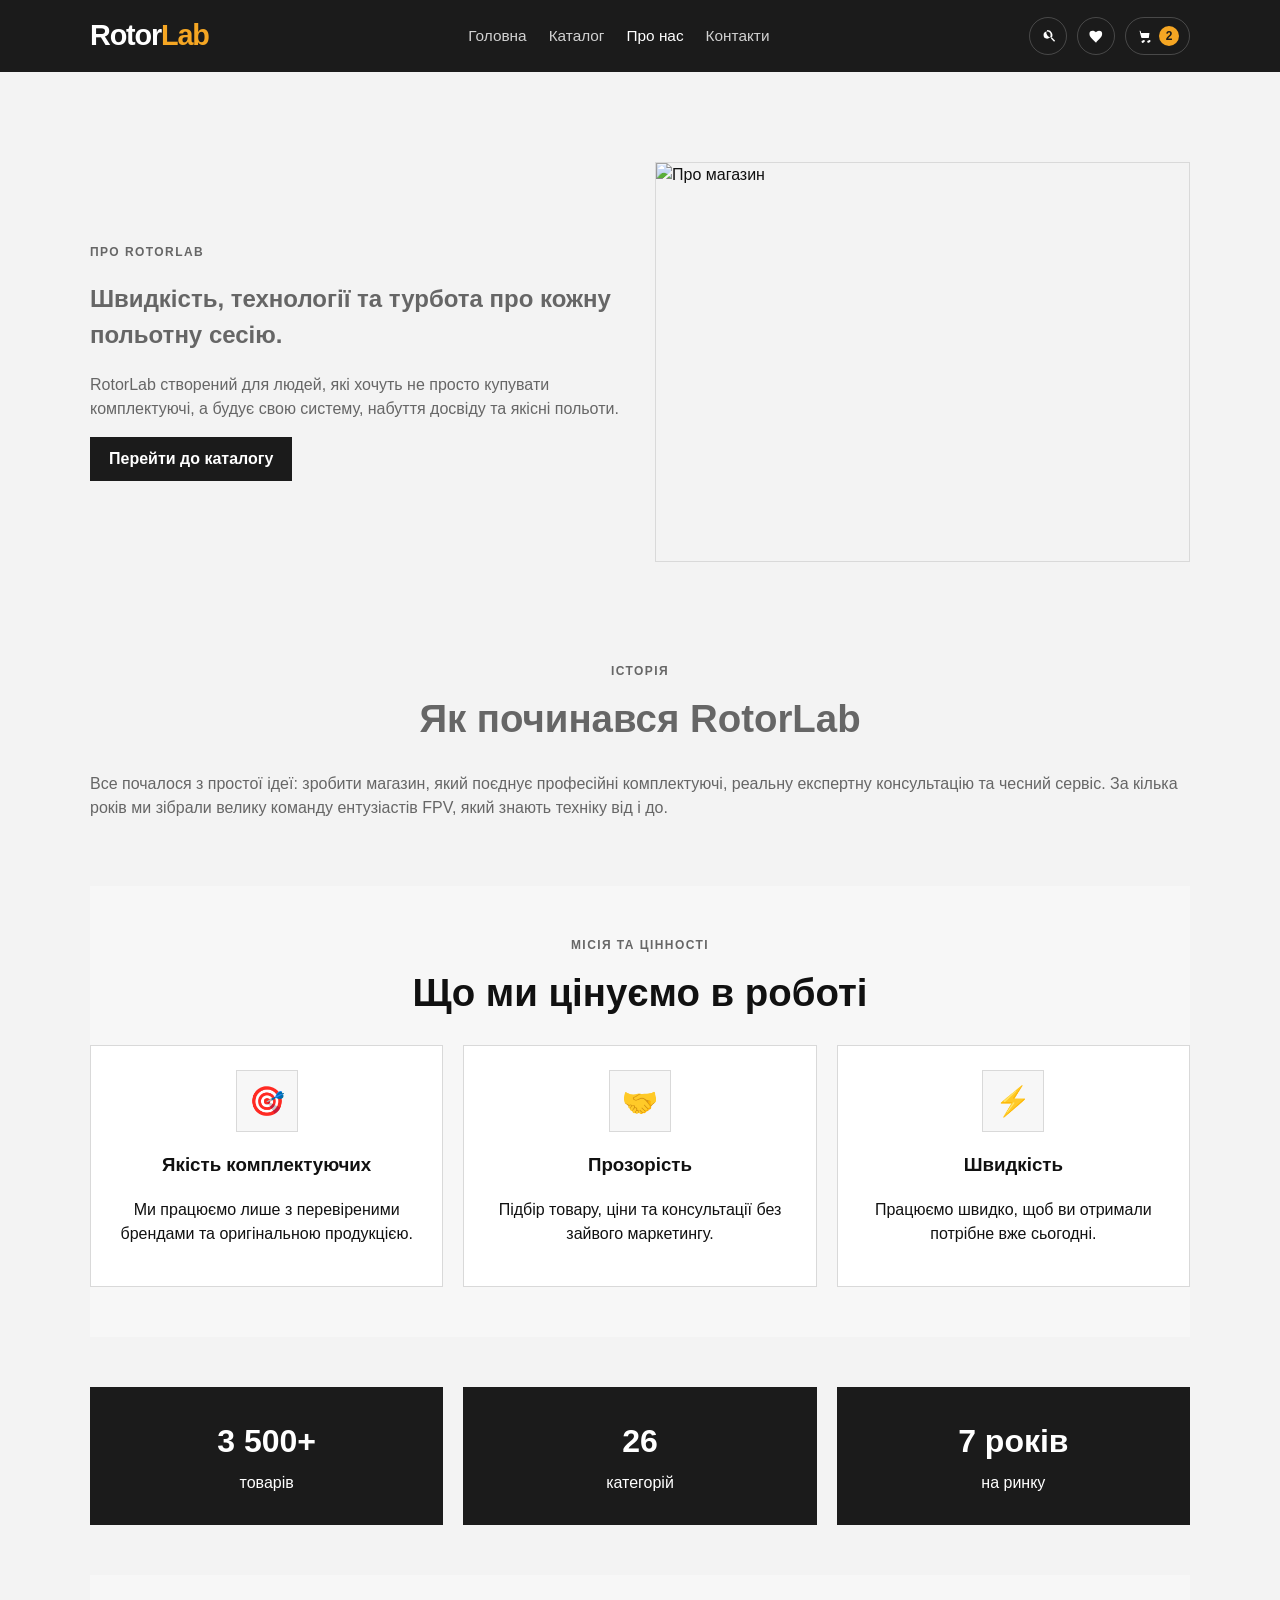
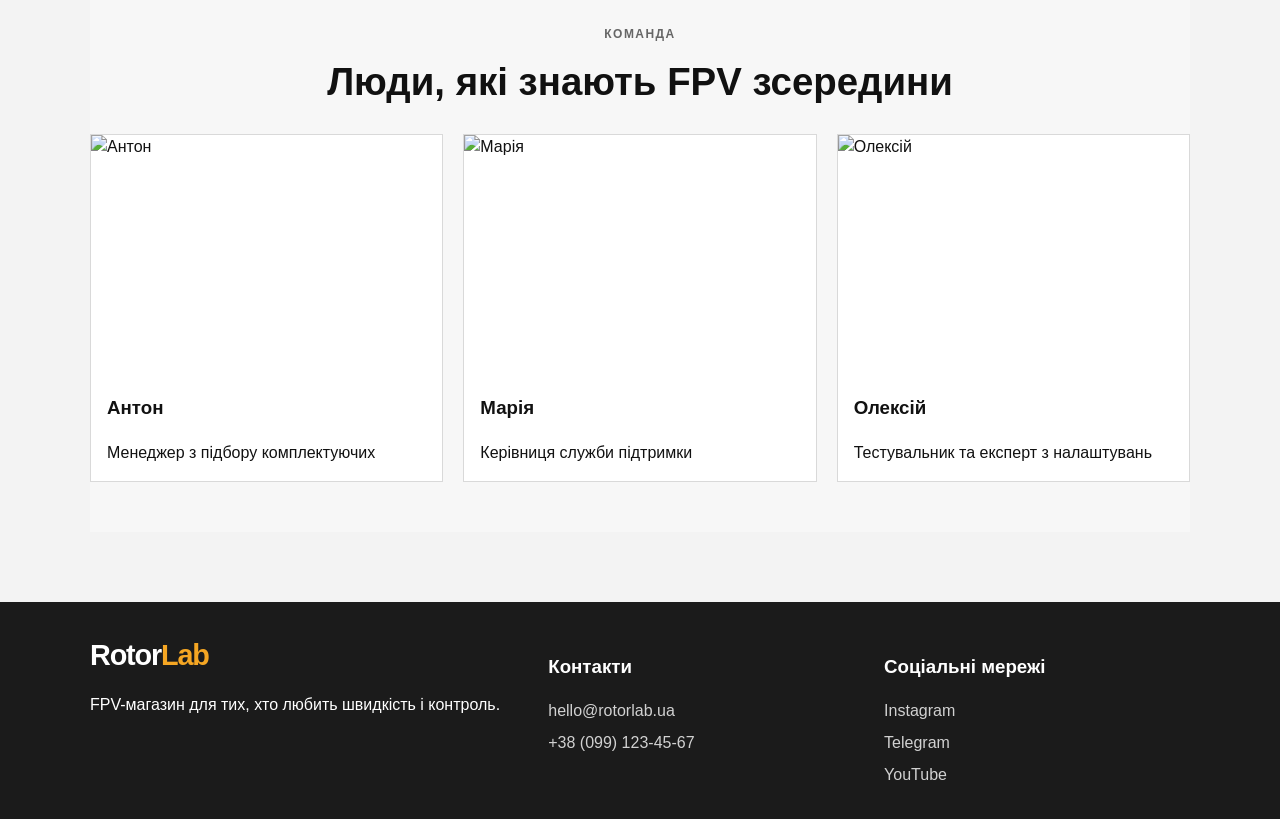
==== about.html @ e382fa6e "first commit" ====
<!DOCTYPE html>
<html lang="uk">
  <head>
    <meta charset="UTF-8" />
    <meta name="viewport" content="width=device-width, initial-scale=1.0" />
    <title>RotorLab | Про нас</title>
    <link rel="preconnect" href="https://fonts.googleapis.com" />
    <link rel="preconnect" href="https://fonts.gstatic.com" crossorigin />
    <link href="https://fonts.googleapis.com/css2?family=Inter:wght@400;500;600;700;800&display=swap" rel="stylesheet" />
    <link rel="stylesheet" href="css/style.css" />
  </head>
  <body>
    <header class="header">
      <div class="container header__inner">
        <a href="index.html" class="logo">Rotor<span>Lab</span></a>

        <nav class="nav" aria-label="Навігація">
          <a href="index.html" class="nav__link">Головна</a>
          <a href="catalog.html" class="nav__link">Каталог</a>
          <a href="about.html" class="nav__link active">Про нас</a>
          <a href="contacts.html" class="nav__link">Контакти</a>
        </nav>

        <div class="header__actions">
          <button class="icon-button" aria-label="Пошук">
            <svg viewBox="0 0 24 24" aria-hidden="true"><path d="M10 3a7 7 0 015.5 11.9l4.4 4.4 1.4-1.4-4.4-4.4A7 7 0 0110 3zm0 2a5 5 0 100 10 5 5 0 000-10z"/></svg>
          </button>
          <a href="favorites.html" class="icon-button" aria-label="Обране">
            <svg viewBox="0 0 24 24" aria-hidden="true"><path d="M12 21.35l-1.45-1.32C5.4 15.36 2 12.28 2 8.5A4.5 4.5 0 016.5 4c1.74 0 3.41.81 4.5 2.09A6.15 6.15 0 0115.5 4 4.5 4.5 0 0120 8.5c0 3.78-3.4 6.86-8.55 11.54L12 21.35z"/></svg>
          </a>
          <a href="cart.html" class="cart-button" aria-label="Кошик">
            <svg viewBox="0 0 24 24" aria-hidden="true"><path d="M3 4h2l2.3 9.2a1 1 0 001 .8h8.9a1 1 0 001-.76L19 7H7.2l-.45-2.2A1 1 0 005.76 4H3zm5 14.5A1.5 1.5 0 1011 20a1.5 1.5 0 000-3zm8 0A1.5 1.5 0 1019 20a1.5 1.5 0 000-3z"/></svg>
            <span class="cart-count">2</span>
          </a>
        </div>
      </div>
    </header>

    <main class="page-shell">
      <div class="container">
        <section class="about-hero section">
          <div class="about-hero__content">
            <p class="eyebrow">Про RotorLab</p>
            <h1>Швидкість, технології та турбота про кожну польотну сесію.</h1>
            <p>
              RotorLab створений для людей, які хочуть не просто купувати комплектуючі, а будує свою систему, набуття досвіду та якісні польоти.
            </p>
            <a href="catalog.html" class="button button--primary">Перейти до каталогу</a>
          </div>
          <img src="https://images.unsplash.com/photo-1473968512647-3e447244af8f?auto=format&fit=crop&w=1000&q=80" alt="Про магазин" />
        </section>

        <section class="story section">
          <div class="section-heading">
            <p class="eyebrow">Історія</p>
            <h2>Як починався RotorLab</h2>
          </div>
          <p>
            Все почалося з простої ідеї: зробити магазин, який поєднує професійні комплектуючі, реальну експертну консультацію та чесний сервіс. За кілька років ми зібрали велику команду ентузіастів FPV, який знають техніку від і до.
          </p>
        </section>

        <section class="values section section--light">
          <div class="section-heading">
            <p class="eyebrow">Місія та цінності</p>
            <h2>Що ми цінуємо в роботі</h2>
          </div>

          <div class="benefits-grid">
            <article class="benefit-item">
              <div class="benefit-item__icon">🎯</div>
              <h3>Якість комплектуючих</h3>
              <p>Ми працюємо лише з перевіреними брендами та оригінальною продукцією.</p>
            </article>
            <article class="benefit-item">
              <div class="benefit-item__icon">🤝</div>
              <h3>Прозорість</h3>
              <p>Підбір товару, ціни та консультації без зайвого маркетингу.</p>
            </article>
            <article class="benefit-item">
              <div class="benefit-item__icon">⚡</div>
              <h3>Швидкість</h3>
              <p>Працюємо швидко, щоб ви отримали потрібне вже сьогодні.</p>
            </article>
          </div>
        </section>

        <section class="stats section">
          <div class="stats-grid">
            <div class="stat-card">
              <strong>3 500+</strong>
              <span>товарів</span>
            </div>
            <div class="stat-card">
              <strong>26</strong>
              <span>категорій</span>
            </div>
            <div class="stat-card">
              <strong>7 років</strong>
              <span>на ринку</span>
            </div>
          </div>
        </section>

        <section class="team section section--light">
          <div class="section-heading">
            <p class="eyebrow">Команда</p>
            <h2>Люди, які знають FPV зсередини</h2>
          </div>

          <div class="team-grid">
            <article class="team-card">
              <img src="https://images.unsplash.com/photo-1500648767791-00dcc994a43e?auto=format&fit=crop&w=600&q=80" alt="Антон" />
              <h3>Антон</h3>
              <p>Менеджер з підбору комплектуючих</p>
            </article>
            <article class="team-card">
              <img src="https://images.unsplash.com/photo-1494790108377-be9c29b29330?auto=format&fit=crop&w=600&q=80" alt="Марія" />
              <h3>Марія</h3>
              <p>Керівниця служби підтримки</p>
            </article>
            <article class="team-card">
              <img src="https://images.unsplash.com/photo-1506794778202-cad84cf45f1d?auto=format&fit=crop&w=600&q=80" alt="Олексій" />
              <h3>Олексій</h3>
              <p>Тестувальник та експерт з налаштувань</p>
            </article>
          </div>
        </section>
      </div>
    </main>

    <footer class="footer">
      <div class="container footer__content">
        <div>
          <a href="index.html" class="logo footer__logo">Rotor<span>Lab</span></a>
          <p>FPV-магазин для тих, хто любить швидкість і контроль.</p>
        </div>

        <div>
          <h3>Контакти</h3>
          <ul class="footer__list">
            <li><a href="mailto:hello@rotorlab.ua">hello@rotorlab.ua</a></li>
            <li><a href="tel:+380991234567">+38 (099) 123-45-67</a></li>
          </ul>
        </div>

        <div>
          <h3>Соціальні мережі</h3>
          <ul class="footer__list">
            <li><a href="#">Instagram</a></li>
            <li><a href="#">Telegram</a></li>
            <li><a href="#">YouTube</a></li>
          </ul>
        </div>
      </div>
    </footer>
  </body>
</html>
---- css/style.css ----
:root {
  --bg: #f3f3f3;
  --white: #ffffff;
  --text: #111111;
  --muted: #666666;
  --line: #d9d9d9;
  --dark: #1b1b1b;
  --soft: #f7f7f7;
  --accent: #f5a623;
}

* {
  box-sizing: border-box;
}

body {
  margin: 0;
  font-family: Arial, Helvetica, sans-serif;
  background: var(--bg);
  color: var(--text);
  line-height: 1.5;
}

a {
  color: inherit;
  text-decoration: none;
}

img {
  max-width: 100%;
  display: block;
}

button,
input,
select,
textarea {
  font: inherit;
}

button {
  cursor: pointer;
}

.container {
  width: min(1100px, calc(100% - 32px));
  margin: 0 auto;
}

.header {
  background: var(--dark);
  color: var(--white);
}

.header__inner {
  display: flex;
  justify-content: space-between;
  align-items: center;
  min-height: 72px;
  gap: 20px;
}

.logo {
  font-size: 1.8rem;
  font-weight: 700;
  letter-spacing: -0.04em;
}

.logo span {
  color: var(--accent);
}

.nav {
  display: flex;
  gap: 22px;
}

.nav__link {
  color: rgba(255, 255, 255, 0.8);
  font-size: 0.96rem;
}

.nav__link.active {
  color: var(--white);
}

.header__actions {
  display: flex;
  align-items: center;
  gap: 10px;
}

.icon-button,
.cart-button {
  display: inline-flex;
  align-items: center;
  justify-content: center;
  width: 38px;
  height: 38px;
  border: 1px solid rgba(255,255,255,0.2);
  background: transparent;
  color: var(--white);
  border-radius: 50%;
}

.cart-button {
  width: auto;
  min-width: 60px;
  padding: 0 10px;
  border-radius: 999px;
  gap: 6px;
}

.icon-button svg,
.cart-button svg {
  width: 17px;
  height: 17px;
  fill: currentColor;
}

.cart-count {
  display: inline-flex;
  align-items: center;
  justify-content: center;
  min-width: 20px;
  height: 20px;
  background: var(--accent);
  color: var(--dark);
  border-radius: 50%;
  font-size: 0.75rem;
  font-weight: 700;
}

.hero {
  background: #eaeaea;
  padding: 50px 0;
}

.hero__content {
  display: grid;
  grid-template-columns: 1.1fr 0.9fr;
  gap: 30px;
  align-items: center;
}

.eyebrow {
  margin: 0 0 10px;
  font-size: 0.75rem;
  font-weight: 700;
  letter-spacing: 0.12em;
  text-transform: uppercase;
  color: var(--muted);
}

.hero h1 {
  font-size: clamp(2rem, 4vw, 3.3rem);
  line-height: 1.1;
  margin: 0 0 14px;
}

.hero__description {
  margin: 0;
  color: var(--muted);
  font-size: 1.02rem;
}

.hero__actions {
  display: flex;
  flex-wrap: wrap;
  gap: 12px;
  margin-top: 20px;
}

.button {
  display: inline-flex;
  align-items: center;
  justify-content: center;
  min-height: 44px;
  padding: 0 18px;
  border: 1px solid var(--line);
  background: var(--white);
  color: var(--dark);
  font-weight: 600;
}

.button--primary {
  background: var(--dark);
  border-color: var(--dark);
  color: var(--white);
}

.button--ghost {
  background: var(--white);
  color: var(--text);
}

.button--secondary {
  background: transparent;
}

.hero__media img {
  width: 100%;
  min-height: 340px;
  object-fit: cover;
  border: 1px solid var(--line);
}

.section {
  padding: 50px 0;
}

.section--light {
  background: var(--soft);
}

.section-heading {
  margin: 0 auto 24px;
  text-align: center;
  max-width: 700px;
}

.section-heading--left {
  margin-left: 0;
  text-align: left;
}

.section-heading h2 {
  margin: 0;
  font-size: clamp(1.8rem, 3vw, 2.4rem);
}

.category-grid,
.product-grid,
.benefits-grid,
.team-grid,
.stats-grid,
.contact-blocks {
  display: grid;
  gap: 20px;
}

.category-grid {
  grid-template-columns: repeat(3, minmax(0, 1fr));
}

.category-card,
.product-card,
.benefit-item,
.team-card,
.contact-card,
.summary-card,
.social-panel,
.favorite-item,
.cart-item {
  background: var(--white);
  border: 1px solid var(--line);
}

.category-card {
  padding: 24px 16px;
  text-align: center;
}

.category-card__icon {
  width: 60px;
  height: 60px;
  margin: 0 auto 14px;
  display: grid;
  place-items: center;
  background: #f2f2f2;
  border: 1px solid var(--line);
  font-size: 1.7rem;
}

.product-grid {
  grid-template-columns: repeat(4, minmax(0, 1fr));
}

.product-card {
  overflow: hidden;
}

.product-card img {
  width: 100%;
  height: 200px;
  object-fit: cover;
}

.product-card__body {
  padding: 16px;
}

.product-card__body h3 {
  margin: 0 0 10px;
  font-size: 1.08rem;
}

.product-card__text {
  margin: 0 0 14px;
  color: var(--muted);
  font-size: 0.92rem;
}

.product-card__meta {
  display: flex;
  align-items: center;
  justify-content: space-between;
  gap: 8px;
  margin-bottom: 12px;
}

.price {
  font-size: 1.3rem;
  font-weight: 700;
}

.rating {
  color: #d68c00;
  font-size: 0.9rem;
  font-weight: 700;
}

.product-card__actions {
  display: flex;
  gap: 8px;
}

.product-card__actions .button {
  flex: 1;
}

.benefits-grid {
  grid-template-columns: repeat(3, minmax(0, 1fr));
}

.benefit-item {
  padding: 24px 18px;
  text-align: center;
}

.benefit-item__icon {
  width: 62px;
  height: 62px;
  margin: 0 auto 12px;
  display: grid;
  place-items: center;
  border: 1px solid var(--line);
  background: #f7f7f7;
  font-size: 1.8rem;
}

.footer {
  background: var(--dark);
  color: var(--white);
}

.footer__content {
  display: grid;
  grid-template-columns: 1.4fr 1fr 1fr;
  gap: 30px;
  padding: 32px 0;
}

.footer__list {
  list-style: none;
  padding: 0;
  margin: 0;
  display: grid;
  gap: 8px;
  color: rgba(255,255,255,0.8);
}

.footer__bottom {
  border-top: 1px solid rgba(255,255,255,0.1);
  text-align: center;
  padding: 14px 0;
  color: rgba(255,255,255,0.8);
}

.page-shell {
  padding: 40px 0 70px;
}

.catalog-header {
  padding-top: 0;
  padding-bottom: 16px;
}

.catalog-toolbar,
.sort-row,
.catalog-grid,
.product-detail,
.cart-layout,
.checkout-layout,
.contacts-layout,
.favorites-list {
  display: grid;
  gap: 24px;
}

.catalog-toolbar__filters {
  display: grid;
  grid-template-columns: repeat(4, minmax(0, 1fr));
  gap: 16px;
}

.search-box input,
.catalog-toolbar__filters input,
.catalog-toolbar__filters select,
.sort-row select,
.checkout-form input,
.checkout-form select,
.feedback-form input,
.feedback-form textarea,
label input,
label select,
label textarea {
  width: 100%;
  min-height: 44px;
  padding: 10px 12px;
  border: 1px solid var(--line);
  background: var(--white);
  color: var(--text);
}

.catalog-toolbar__filters label,
.sort-row label,
label,
.quantity-picker {
  display: grid;
  gap: 6px;
  font-weight: 600;
}

.sort-row {
  grid-template-columns: 1fr auto;
  align-items: end;
  margin-bottom: 8px;
}

.catalog-grid {
  grid-template-columns: repeat(3, minmax(0, 1fr));
}

.pagination {
  display: flex;
  justify-content: center;
  gap: 10px;
  margin-top: 24px;
}

.pagination__item {
  display: inline-flex;
  align-items: center;
  justify-content: center;
  width: 38px;
  height: 38px;
  border: 1px solid var(--line);
  background: var(--white);
  color: var(--text);
}

.pagination__item.active {
  background: var(--dark);
  color: var(--white);
  border-color: var(--dark);
}

.breadcrumb {
  display: flex;
  align-items: center;
  gap: 8px;
  color: var(--muted);
  margin-bottom: 24px;
}

.product-detail {
  grid-template-columns: 1.05fr 0.95fr;
  align-items: start;
}

.product-detail__gallery {
  display: grid;
  gap: 12px;
}

.product-detail__main {
  width: 100%;
  height: 440px;
  object-fit: cover;
  border: 1px solid var(--line);
}

.product-detail__thumbs {
  display: grid;
  grid-template-columns: repeat(3, minmax(0, 1fr));
  gap: 10px;
}

.product-detail__thumbs img {
  width: 100%;
  height: 120px;
  object-fit: cover;
  border: 1px solid var(--line);
}

.product-detail__info {
  background: var(--white);
  border: 1px solid var(--line);
  padding: 22px;
}

.product-detail__description {
  color: var(--muted);
  margin: 16px 0 22px;
}

.product-card__meta--large {
  display: flex;
  justify-content: flex-start;
  gap: 16px;
  margin-bottom: 12px;
}

.status {
  display: inline-block;
  background: #edf8f2;
  color: #1c7a4c;
  padding: 5px 10px;
  font-size: 0.78rem;
  font-weight: 700;
}

.product-detail__purchase {
  display: flex;
  align-items: end;
  gap: 20px;
  flex-wrap: wrap;
}

.quantity-picker__control {
  display: flex;
  align-items: center;
  border: 1px solid var(--line);
  background: var(--white);
}

.quantity-picker__control button {
  width: 42px;
  height: 42px;
  border: none;
  background: transparent;
  font-size: 1.3rem;
}

.quantity-picker__control input {
  width: 60px;
  height: 42px;
  border: none;
  text-align: center;
}

.specs-table {
  width: 100%;
  border-collapse: collapse;
  background: var(--white);
  border: 1px solid var(--line);
}

.specs-table th,
.specs-table td {
  text-align: left;
  padding: 12px 14px;
  border-bottom: 1px solid var(--line);
}

.specs-table th {
  width: 40%;
  background: var(--soft);
}

.cart-layout {
  grid-template-columns: minmax(0, 1.8fr) minmax(250px, 0.8fr);
  align-items: start;
}

.cart-list {
  display: grid;
  gap: 16px;
}

.cart-item {
  display: grid;
  grid-template-columns: 120px minmax(0, 1.1fr) auto auto auto auto;
  align-items: center;
  gap: 16px;
  padding: 14px;
}

.cart-item img {
  width: 120px;
  height: 90px;
  object-fit: cover;
  border: 1px solid var(--line);
}

.cart-item__info h3 {
  margin: 0 0 6px;
}

.cart-item__info p {
  color: var(--muted);
  margin: 0;
}

.quantity-picker--small {
  min-width: 120px;
}

.remove-button {
  border: none;
  background: transparent;
  color: var(--muted);
  font-size: 1.1rem;
}

.summary-card {
  padding: 22px 18px;
}

.summary-card h2 {
  margin-top: 0;
  font-size: 1.7rem;
}

.summary-row,
.summary-item {
  display: flex;
  align-items: center;
  justify-content: space-between;
  gap: 12px;
  margin-bottom: 12px;
}

.summary-row--total {
  border-top: 1px solid var(--line);
  padding-top: 12px;
  margin-top: 18px;
  font-weight: 700;
  font-size: 1.1rem;
}

.summary-actions {
  display: grid;
  gap: 10px;
  margin-top: 18px;
}

.checkout-layout {
  grid-template-columns: minmax(0, 1.5fr) minmax(260px, 0.8fr);
  align-items: start;
}

.checkout-form,
.feedback-form {
  display: grid;
  gap: 18px;
}

.form-grid {
  display: grid;
  grid-template-columns: repeat(2, minmax(0, 1fr));
  gap: 16px;
}

.payment-methods {
  border: 1px solid var(--line);
  padding: 14px 16px;
}

.radio-option {
  display: flex;
  align-items: center;
  gap: 10px;
  margin-top: 10px;
}

.about-hero {
  display: grid;
  grid-template-columns: 1fr 1fr;
  gap: 30px;
  align-items: center;
}

.about-hero img {
  width: 100%;
  height: 400px;
  object-fit: cover;
  border: 1px solid var(--line);
}

.story,
.about-hero__content {
  color: var(--muted);
}

.stats-grid {
  grid-template-columns: repeat(3, minmax(0, 1fr));
}

.stat-card {
  background: var(--dark);
  color: var(--white);
  padding: 30px 20px;
  text-align: center;
}

.stat-card strong {
  display: block;
  font-size: 2rem;
  margin-bottom: 6px;
}

.team-grid {
  grid-template-columns: repeat(3, minmax(0, 1fr));
}

.team-card {
  overflow: hidden;
}

.team-card img {
  width: 100%;
  height: 240px;
  object-fit: cover;
}

.team-card h3,
.team-card p {
  padding: 0 16px;
}

.contacts-layout {
  grid-template-columns: minmax(0, 1.7fr) minmax(220px, 0.7fr);
  align-items: start;
}

.contact-blocks {
  grid-template-columns: repeat(3, minmax(0, 1fr));
  margin-bottom: 20px;
}

.contact-card {
  padding: 18px 16px;
}

.social-panel {
  padding: 22px 18px;
}

.social-list {
  list-style: none;
  padding: 0;
  margin: 0;
  display: grid;
  gap: 8px;
}

.favorite-item {
  display: grid;
  grid-template-columns: 140px minmax(0, 1.2fr) auto;
  align-items: center;
  gap: 18px;
  padding: 14px 16px;
}

.favorite-item img {
  width: 140px;
  height: 100px;
  object-fit: cover;
  border: 1px solid var(--line);
}

.favorite-item__actions {
  display: flex;
  gap: 10px;
  flex-wrap: wrap;
}

@media (max-width: 1024px) {
  .hero__content,
  .product-detail,
  .about-hero,
  .cart-layout,
  .checkout-layout,
  .contacts-layout {
    grid-template-columns: 1fr;
  }

  .product-grid,
  .category-grid,
  .benefits-grid,
  .team-grid,
  .catalog-grid {
    grid-template-columns: repeat(2, minmax(0, 1fr));
  }

  .catalog-toolbar__filters {
    grid-template-columns: repeat(2, minmax(0, 1fr));
  }
}

@media (max-width: 720px) {
  .header__inner,
  .nav,
  .catalog-toolbar__filters,
  .product-grid,
  .category-grid,
  .benefits-grid,
  .team-grid,
  .catalog-grid,
  .contact-blocks,
  .form-grid,
  .stats-grid,
  .footer__content {
    grid-template-columns: 1fr;
  }

  .header__inner {
    display: grid;
    justify-items: center;
    padding: 14px 0;
  }

  .nav {
    flex-wrap: wrap;
    justify-content: center;
  }

  .cart-item,
  .favorite-item {
    grid-template-columns: 1fr;
  }

  .sort-row {
    grid-template-columns: 1fr;
  }

  .favorite-item img,
  .cart-item img {
    width: 100%;
    height: 180px;
  }
}
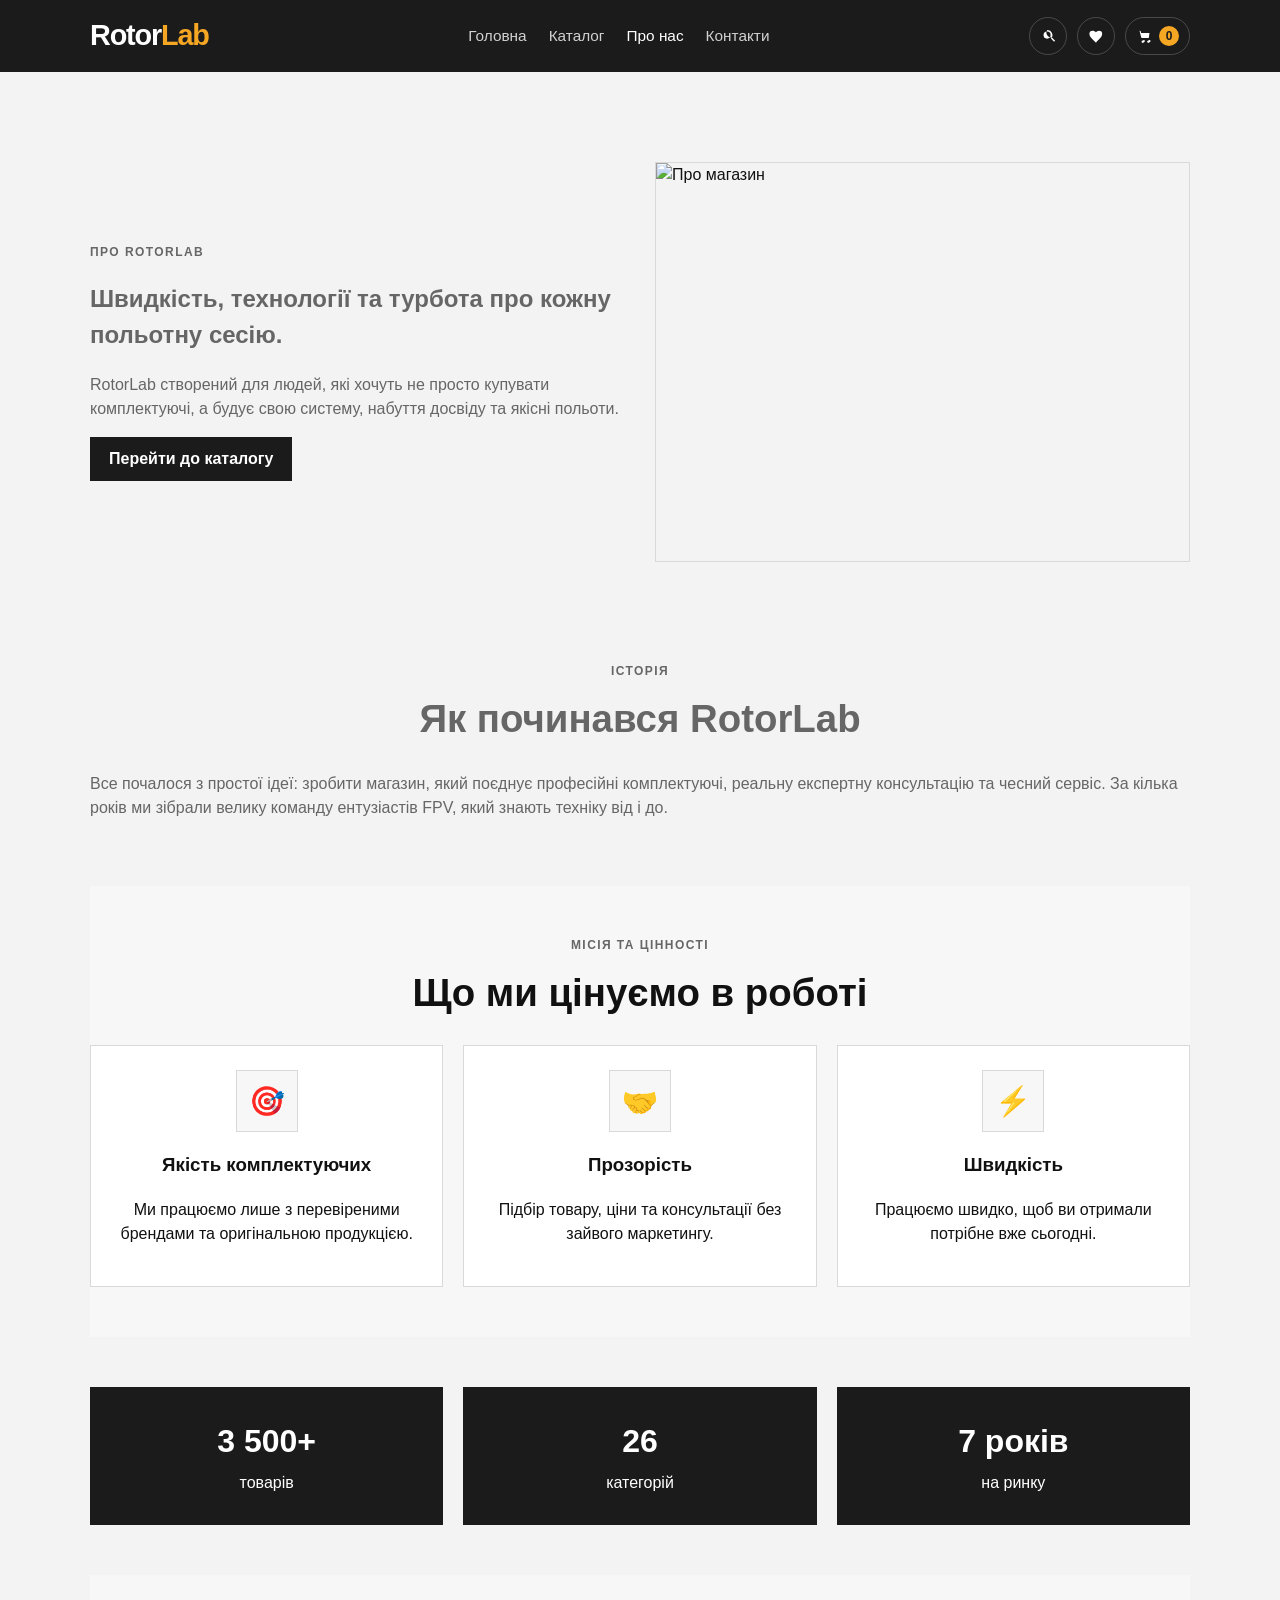
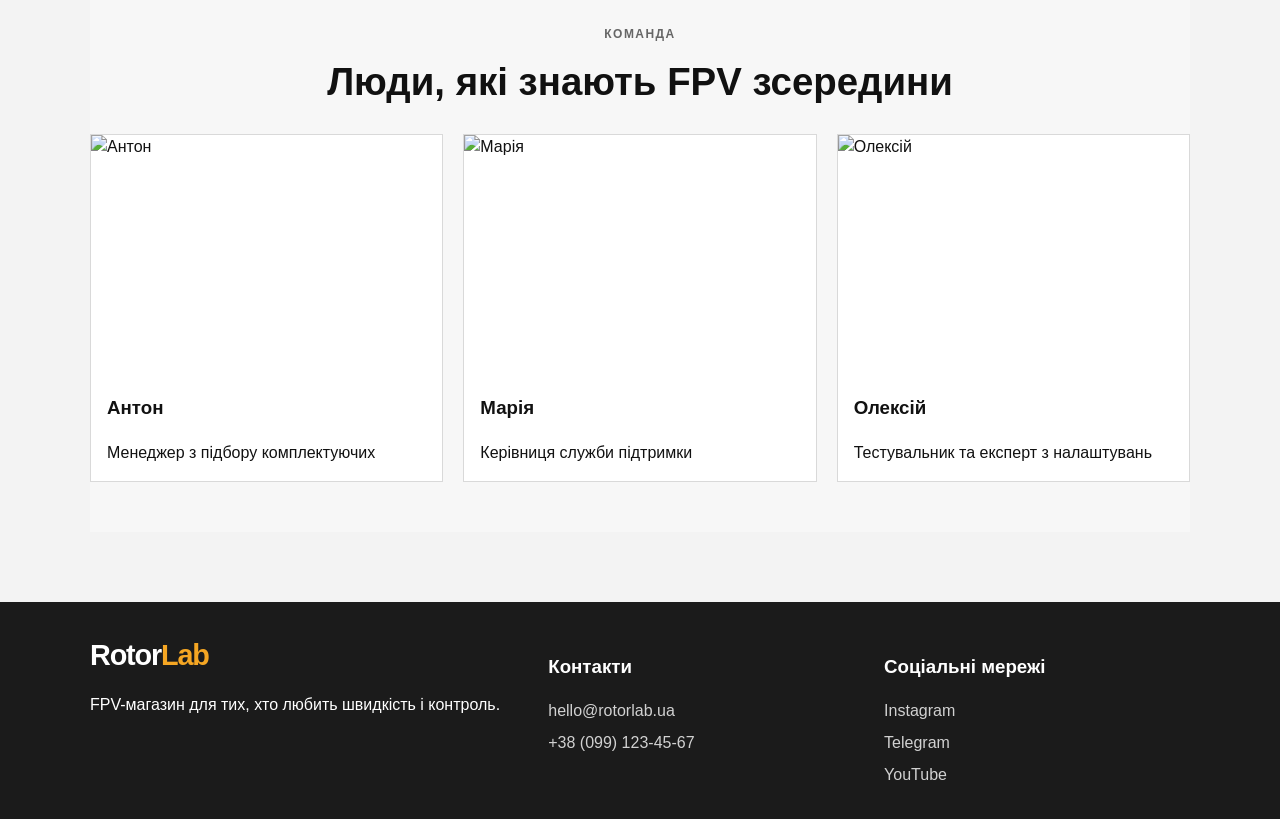
==== commit 148ba980: "basic structure litle worked js, after this start a work to js" ====
--- a/about.html
+++ b/about.html
@@ -30,7 +30,7 @@
           </a>
           <a href="cart.html" class="cart-button" aria-label="Кошик">
             <svg viewBox="0 0 24 24" aria-hidden="true"><path d="M3 4h2l2.3 9.2a1 1 0 001 .8h8.9a1 1 0 001-.76L19 7H7.2l-.45-2.2A1 1 0 005.76 4H3zm5 14.5A1.5 1.5 0 1011 20a1.5 1.5 0 000-3zm8 0A1.5 1.5 0 1019 20a1.5 1.5 0 000-3z"/></svg>
-            <span class="cart-count">2</span>
+            <span class="cart-count">0</span>
           </a>
         </div>
       </div>
@@ -154,5 +154,6 @@
         </div>
       </div>
     </footer>
+    <script src="js/store.js" defer></script>
   </body>
 </html>
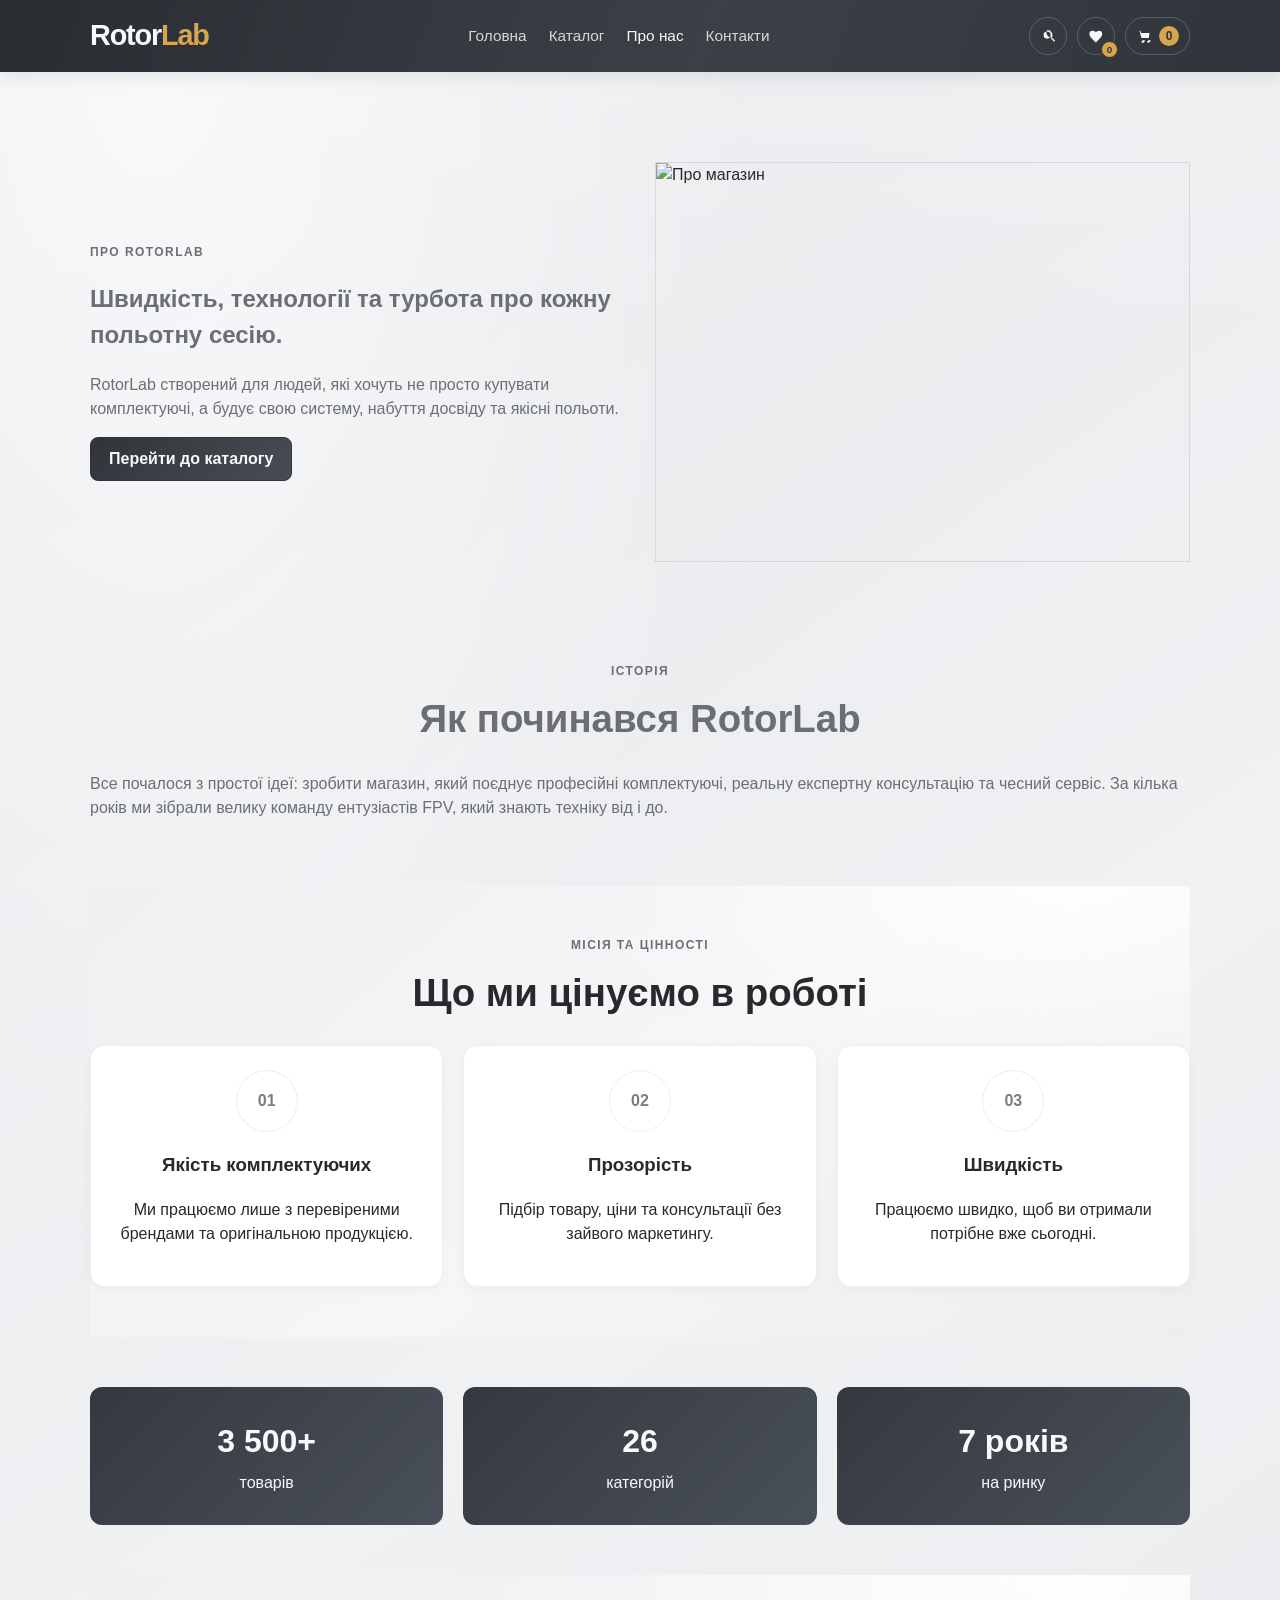
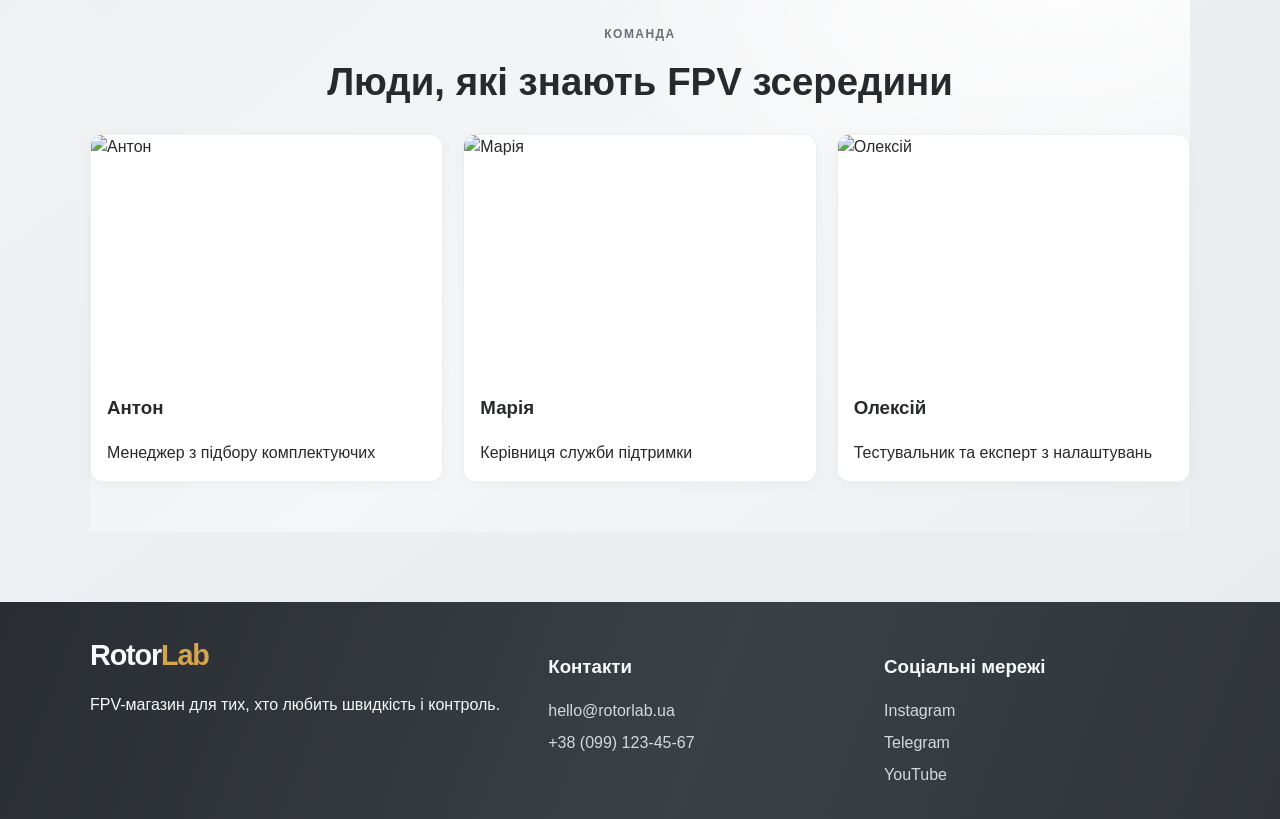
==== commit 9ed0fd97: "Створили каталог із 24 товарами у 12 категоріях, додали фільтри й кошик, що зберігається між відвіду" ====
--- a/about.html
+++ b/about.html
@@ -22,11 +22,12 @@
         </nav>
 
         <div class="header__actions">
-          <button class="icon-button" aria-label="Пошук">
+          <button class="icon-button search-trigger" type="button" aria-label="Пошук" aria-haspopup="dialog">
             <svg viewBox="0 0 24 24" aria-hidden="true"><path d="M10 3a7 7 0 015.5 11.9l4.4 4.4 1.4-1.4-4.4-4.4A7 7 0 0110 3zm0 2a5 5 0 100 10 5 5 0 000-10z"/></svg>
           </button>
-          <a href="favorites.html" class="icon-button" aria-label="Обране">
+          <a href="favorites.html" class="icon-button favorites-link" aria-label="Обране">
             <svg viewBox="0 0 24 24" aria-hidden="true"><path d="M12 21.35l-1.45-1.32C5.4 15.36 2 12.28 2 8.5A4.5 4.5 0 016.5 4c1.74 0 3.41.81 4.5 2.09A6.15 6.15 0 0115.5 4 4.5 4.5 0 0120 8.5c0 3.78-3.4 6.86-8.55 11.54L12 21.35z"/></svg>
+            <span class="favorites-count" aria-hidden="true">0</span>
           </a>
           <a href="cart.html" class="cart-button" aria-label="Кошик">
             <svg viewBox="0 0 24 24" aria-hidden="true"><path d="M3 4h2l2.3 9.2a1 1 0 001 .8h8.9a1 1 0 001-.76L19 7H7.2l-.45-2.2A1 1 0 005.76 4H3zm5 14.5A1.5 1.5 0 1011 20a1.5 1.5 0 000-3zm8 0A1.5 1.5 0 1019 20a1.5 1.5 0 000-3z"/></svg>
@@ -68,17 +69,17 @@
 
           <div class="benefits-grid">
             <article class="benefit-item">
-              <div class="benefit-item__icon">🎯</div>
+              <div class="benefit-item__icon" aria-hidden="true">01</div>
               <h3>Якість комплектуючих</h3>
               <p>Ми працюємо лише з перевіреними брендами та оригінальною продукцією.</p>
             </article>
             <article class="benefit-item">
-              <div class="benefit-item__icon">🤝</div>
+              <div class="benefit-item__icon" aria-hidden="true">02</div>
               <h3>Прозорість</h3>
               <p>Підбір товару, ціни та консультації без зайвого маркетингу.</p>
             </article>
             <article class="benefit-item">
-              <div class="benefit-item__icon">⚡</div>
+              <div class="benefit-item__icon" aria-hidden="true">03</div>
               <h3>Швидкість</h3>
               <p>Працюємо швидко, щоб ви отримали потрібне вже сьогодні.</p>
             </article>
--- a/css/style.css
+++ b/css/style.css
@@ -1,12 +1,14 @@
 :root {
-  --bg: #f3f3f3;
-  --white: #ffffff;
-  --text: #111111;
-  --muted: #666666;
-  --line: #d9d9d9;
-  --dark: #1b1b1b;
-  --soft: #f7f7f7;
-  --accent: #f5a623;
+  --bg: #e9eaec;
+  --white: #f8f9fa;
+  --text: #27292d;
+  --muted: #6b6f75;
+  --line: #d5d8dc;
+  --dark: #30343a;
+  --soft: #f0f1f3;
+  --accent: #d6a64f;
+  --surface-gradient: linear-gradient(145deg, #fcfcfd 0%, #f3f4f6 100%);
+  --shadow-soft: 0 10px 28px rgba(37, 41, 46, 0.06);
 }
 
 * {
@@ -16,7 +18,9 @@
 body {
   margin: 0;
   font-family: Arial, Helvetica, sans-serif;
-  background: var(--bg);
+  background:
+    radial-gradient(ellipse at 12% 0%, rgba(255, 255, 255, 0.72), transparent 38%),
+    linear-gradient(145deg, #e6e8eb 0%, #f0f1f3 52%, #e8eaed 100%);
   color: var(--text);
   line-height: 1.5;
 }
@@ -42,14 +46,85 @@
   cursor: pointer;
 }
 
+button,
+.button {
+  position: relative;
+  isolation: isolate;
+  overflow: hidden;
+}
+
+button::after,
+.button::after {
+  position: absolute;
+  inset: -100%;
+  z-index: 1;
+  background: linear-gradient(
+    45deg,
+    transparent 43%,
+    rgba(74, 222, 128, 0.72) 50%,
+    transparent 57%
+  );
+  content: "";
+  opacity: 0;
+  pointer-events: none;
+}
+
+.button-clicking::after {
+  animation: button-green-sweep 325ms ease-out;
+}
+
+button.button-success,
+.button.button-success,
+button.button-success:disabled,
+.button.button-success:disabled {
+  border-color: #248a52;
+  background: linear-gradient(135deg, #32a968 0%, #20844d 100%);
+  box-shadow: 0 5px 16px rgba(32, 132, 77, 0.24);
+  color: #fff;
+  cursor: default;
+  opacity: 1;
+  transform: none;
+}
+
+.button.button-success:hover {
+  box-shadow: 0 5px 16px rgba(32, 132, 77, 0.24);
+  transform: none;
+}
+
+@keyframes button-green-sweep {
+  0% {
+    opacity: 0;
+    transform: translate(-45%, 45%);
+  }
+  18% {
+    opacity: 0.8;
+  }
+  100% {
+    opacity: 0;
+    transform: translate(45%, -45%);
+  }
+}
+
+@media (prefers-reduced-motion: reduce) {
+  .button-clicking::after {
+    animation-duration: 1ms;
+  }
+
+  button,
+  .button {
+    transition-duration: 1ms;
+  }
+}
+
 .container {
   width: min(1100px, calc(100% - 32px));
   margin: 0 auto;
 }
 
 .header {
-  background: var(--dark);
+  background: linear-gradient(110deg, #292d32 0%, #3b4047 55%, #30343a 100%);
   color: var(--white);
+  box-shadow: 0 4px 18px rgba(31, 35, 40, 0.12);
 }
 
 .header__inner {
@@ -101,6 +176,14 @@
   background: transparent;
   color: var(--white);
   border-radius: 50%;
+  transition: background-color 180ms ease, border-color 180ms ease, transform 180ms ease;
+}
+
+.icon-button:hover,
+.cart-button:hover {
+  background: rgba(255, 255, 255, 0.1);
+  border-color: rgba(255, 255, 255, 0.38);
+  transform: translateY(-1px);
 }
 
 .cart-button {
@@ -116,6 +199,148 @@
   width: 17px;
   height: 17px;
   fill: currentColor;
+}
+
+.favorites-link {
+  position: relative;
+}
+
+.favorites-count {
+  position: absolute;
+  right: -4px;
+  bottom: -4px;
+  display: grid;
+  min-width: 17px;
+  height: 17px;
+  padding: 0 4px;
+  place-items: center;
+  border: 1px solid var(--dark);
+  border-radius: 999px;
+  background: var(--accent);
+  color: var(--dark);
+  font-size: 0.62rem;
+  font-weight: 700;
+  line-height: 1;
+}
+
+.search-dialog {
+  width: min(620px, calc(100% - 32px));
+  max-height: min(720px, 85vh);
+  padding: 24px;
+  border: 1px solid var(--line);
+  border-radius: 16px;
+  background: var(--surface-gradient);
+  color: var(--text);
+  box-shadow: 0 24px 80px rgba(27, 31, 36, 0.25);
+}
+
+.search-dialog::backdrop {
+  background: rgba(26, 29, 33, 0.5);
+  backdrop-filter: blur(3px);
+}
+
+.search-dialog__header {
+  display: flex;
+  align-items: center;
+  justify-content: space-between;
+  gap: 16px;
+  margin-bottom: 18px;
+}
+
+.search-dialog__header h2 {
+  margin: 0;
+  font-size: 1.4rem;
+}
+
+.search-dialog__close {
+  flex: 0 0 38px;
+  color: var(--text);
+  border-color: var(--line);
+  background: var(--white);
+}
+
+.search-dialog__field,
+.search-dialog__field input {
+  display: block;
+  width: 100%;
+}
+
+.search-dialog__field input {
+  min-height: 48px;
+  padding: 10px 14px;
+  border: 1px solid var(--line);
+  border-radius: 9px;
+  background: #fff;
+  color: var(--text);
+}
+
+.search-dialog__field input:focus {
+  outline: none;
+  border-color: #9da4ad;
+  box-shadow: 0 0 0 3px rgba(112, 120, 130, 0.13);
+}
+
+.search-dialog__results {
+  display: grid;
+  max-height: 55vh;
+  gap: 8px;
+  margin-top: 16px;
+  overflow-y: auto;
+}
+
+.search-dialog__results > p {
+  margin: 8px 0;
+  color: var(--muted);
+}
+
+.search-result {
+  display: grid;
+  grid-template-columns: 58px minmax(0, 1fr) auto;
+  align-items: center;
+  gap: 12px;
+  padding: 8px;
+  border: 1px solid transparent;
+  border-radius: 10px;
+  transition: background-color 160ms ease, border-color 160ms ease;
+}
+
+.search-result:hover,
+.search-result:focus-visible {
+  border-color: var(--line);
+  background: #fff;
+}
+
+.search-result img {
+  width: 58px;
+  height: 58px;
+  border-radius: 7px;
+  background: #fff;
+  object-fit: contain;
+}
+
+.search-result__info {
+  display: grid;
+  gap: 3px;
+}
+
+.search-result__info > span {
+  color: var(--muted);
+  font-size: 0.85rem;
+}
+
+.search-result__price {
+  white-space: nowrap;
+}
+
+.visually-hidden {
+  position: absolute;
+  width: 1px;
+  height: 1px;
+  padding: 0;
+  overflow: hidden;
+  clip: rect(0, 0, 0, 0);
+  white-space: nowrap;
+  clip-path: inset(50%);
 }
 
 .cart-count {
@@ -132,7 +357,9 @@
 }
 
 .hero {
-  background: #eaeaea;
+  background:
+    radial-gradient(ellipse at 85% 20%, rgba(255, 255, 255, 0.66), transparent 38%),
+    linear-gradient(125deg, #e1e3e6 0%, #eff0f2 54%, #e6e8eb 100%);
   padding: 50px 0;
 }
 
@@ -178,19 +405,26 @@
   min-height: 44px;
   padding: 0 18px;
   border: 1px solid var(--line);
-  background: var(--white);
+  background: var(--surface-gradient);
   color: var(--dark);
   font-weight: 600;
+  border-radius: 8px;
+  transition: transform 180ms ease, box-shadow 180ms ease, background-color 180ms ease;
+}
+
+.button:hover {
+  transform: translateY(-1px);
+  box-shadow: 0 6px 16px rgba(37, 41, 46, 0.1);
 }
 
 .button--primary {
-  background: var(--dark);
+  background: linear-gradient(135deg, #30343a 0%, #484d55 100%);
   border-color: var(--dark);
   color: var(--white);
 }
 
 .button--ghost {
-  background: var(--white);
+  background: linear-gradient(145deg, #ffffff 0%, #f1f2f4 100%);
   color: var(--text);
 }
 
@@ -203,6 +437,8 @@
   min-height: 340px;
   object-fit: cover;
   border: 1px solid var(--line);
+  border-radius: 14px;
+  box-shadow: var(--shadow-soft);
 }
 
 .section {
@@ -210,7 +446,9 @@
 }
 
 .section--light {
-  background: var(--soft);
+  background:
+    radial-gradient(ellipse at 90% 0%, rgba(255, 255, 255, 0.86), transparent 36%),
+    linear-gradient(140deg, #eef0f2 0%, #f5f6f7 50%, #eceef0 100%);
 }
 
 .section-heading {
@@ -240,7 +478,7 @@
 }
 
 .category-grid {
-  grid-template-columns: repeat(3, minmax(0, 1fr));
+  grid-template-columns: repeat(4, minmax(0, 1fr));
 }
 
 .category-card,
@@ -252,24 +490,41 @@
 .social-panel,
 .favorite-item,
 .cart-item {
-  background: var(--white);
-  border: 1px solid var(--line);
+  background: #fff;
+  border: 1px solid #eceef0;
+  border-radius: 14px;
+  box-shadow: 0 3px 14px rgba(37, 41, 46, 0.035);
+  transition: transform 180ms ease, box-shadow 180ms ease, border-color 180ms ease;
+}
+
+.category-card:hover,
+.product-card:hover,
+.benefit-item:hover,
+.team-card:hover,
+.contact-card:hover {
+  transform: translateY(-3px);
+  border-color: #e0e3e6;
+  box-shadow: 0 8px 22px rgba(37, 41, 46, 0.075);
 }
 
 .category-card {
-  padding: 24px 16px;
+  display: block;
+  overflow: hidden;
   text-align: center;
 }
 
-.category-card__icon {
-  width: 60px;
-  height: 60px;
-  margin: 0 auto 14px;
-  display: grid;
-  place-items: center;
-  background: #f2f2f2;
-  border: 1px solid var(--line);
-  font-size: 1.7rem;
+.category-card__image {
+  width: 100%;
+  aspect-ratio: 1;
+  object-fit: contain;
+  padding: 10px;
+  background: #fff;
+}
+
+.category-card h3 {
+  margin: 0;
+  padding: 14px 12px 16px;
+  background: #fff;
 }
 
 .product-grid {
@@ -277,17 +532,64 @@
 }
 
 .product-card {
+  position: relative;
   overflow: hidden;
+  box-shadow: 0 3px 16px rgba(37, 41, 46, 0.045);
+}
+
+.product-card__favorite {
+  position: absolute;
+  top: 10px;
+  right: 10px;
+  z-index: 2;
+  display: grid;
+  width: 38px;
+  height: 38px;
+  padding: 9px;
+  place-items: center;
+  border: 1px solid rgba(213, 216, 220, 0.9);
+  border-radius: 50%;
+  background: rgba(255, 255, 255, 0.94);
+  color: #777d85;
+  box-shadow: 0 2px 8px rgba(37, 41, 46, 0.08);
+  transition: color 160ms ease, background-color 160ms ease, transform 160ms ease;
+}
+
+.product-card__favorite svg {
+  position: relative;
+  z-index: 2;
+  width: 19px;
+  height: 19px;
+  fill: transparent;
+  stroke: currentColor;
+  stroke-width: 1.8;
+  transition: fill 160ms ease;
+}
+
+.product-card__favorite:hover {
+  color: #b94f63;
+  transform: scale(1.06);
+}
+
+.product-card__favorite.is-favorite {
+  color: #b94f63;
+}
+
+.product-card__favorite.is-favorite svg {
+  fill: currentColor;
 }
 
 .product-card img {
   width: 100%;
   height: 200px;
-  object-fit: cover;
+  object-fit: contain;
+  padding: 12px;
+  background: #fff;
 }
 
 .product-card__body {
   padding: 16px;
+  background: #fff;
 }
 
 .product-card__body h3 {
@@ -315,7 +617,7 @@
 }
 
 .rating {
-  color: #d68c00;
+  color: var(--muted);
   font-size: 0.9rem;
   font-weight: 700;
 }
@@ -344,13 +646,16 @@
   margin: 0 auto 12px;
   display: grid;
   place-items: center;
-  border: 1px solid var(--line);
-  background: #f7f7f7;
-  font-size: 1.8rem;
+  border: 1px solid #eceef0;
+  background: #fff;
+  color: #777d85;
+  font-size: 1rem;
+  font-weight: 700;
+  border-radius: 50%;
 }
 
 .footer {
-  background: var(--dark);
+  background: linear-gradient(110deg, #292d32 0%, #3b4047 55%, #30343a 100%);
   color: var(--white);
 }
 
@@ -379,6 +684,7 @@
 
 .page-shell {
   padding: 40px 0 70px;
+  background: linear-gradient(180deg, rgba(255, 255, 255, 0.18), transparent 280px);
 }
 
 .catalog-header {
@@ -419,8 +725,23 @@
   min-height: 44px;
   padding: 10px 12px;
   border: 1px solid var(--line);
-  background: var(--white);
+  background: linear-gradient(145deg, #fbfbfc 0%, #f2f3f5 100%);
   color: var(--text);
+  border-radius: 8px;
+  transition: border-color 180ms ease, box-shadow 180ms ease;
+}
+
+.search-box input:focus,
+.catalog-toolbar__filters input:focus,
+.catalog-toolbar__filters select:focus,
+.sort-row select:focus,
+.checkout-form input:focus,
+.checkout-form select:focus,
+.feedback-form input:focus,
+.feedback-form textarea:focus {
+  outline: none;
+  border-color: #9da4ad;
+  box-shadow: 0 0 0 3px rgba(112, 120, 130, 0.13);
 }
 
 .catalog-toolbar__filters label,
@@ -456,8 +777,9 @@
   width: 38px;
   height: 38px;
   border: 1px solid var(--line);
-  background: var(--white);
+  background: var(--surface-gradient);
   color: var(--text);
+  border-radius: 8px;
 }
 
 .pagination__item.active {
@@ -489,6 +811,8 @@
   height: 440px;
   object-fit: cover;
   border: 1px solid var(--line);
+  border-radius: 14px;
+  box-shadow: var(--shadow-soft);
 }
 
 .product-detail__thumbs {
@@ -505,9 +829,11 @@
 }
 
 .product-detail__info {
-  background: var(--white);
+  background: var(--surface-gradient);
   border: 1px solid var(--line);
   padding: 22px;
+  border-radius: 12px;
+  box-shadow: var(--shadow-soft);
 }
 
 .product-detail__description {
@@ -542,7 +868,9 @@
   display: flex;
   align-items: center;
   border: 1px solid var(--line);
-  background: var(--white);
+  background: var(--surface-gradient);
+  border-radius: 8px;
+  overflow: hidden;
 }
 
 .quantity-picker__control button {
@@ -602,6 +930,7 @@
   height: 90px;
   object-fit: cover;
   border: 1px solid var(--line);
+  border-radius: 8px;
 }
 
 .cart-item__info h3 {
@@ -625,7 +954,10 @@
 }
 
 .summary-card {
+  background: var(--surface-gradient);
   padding: 22px 18px;
+  border-radius: 14px;
+  box-shadow: var(--shadow-soft);
 }
 
 .summary-card h2 {
@@ -667,6 +999,24 @@
   gap: 18px;
 }
 
+#delivery-address-label[hidden] {
+  display: none;
+}
+
+.checkout-form [role="status"] {
+  margin: 0;
+  color: var(--muted);
+}
+
+.checkout-form [role="status"][data-error="true"] {
+  color: #a32020;
+}
+
+.button:disabled {
+  cursor: not-allowed;
+  opacity: 0.6;
+}
+
 .form-grid {
   display: grid;
   grid-template-columns: repeat(2, minmax(0, 1fr));
@@ -676,6 +1026,7 @@
 .payment-methods {
   border: 1px solid var(--line);
   padding: 14px 16px;
+  border-radius: 10px;
 }
 
 .radio-option {
@@ -709,10 +1060,11 @@
 }
 
 .stat-card {
-  background: var(--dark);
+  background: linear-gradient(135deg, #343940 0%, #4a5058 100%);
   color: var(--white);
   padding: 30px 20px;
   text-align: center;
+  border-radius: 12px;
 }
 
 .stat-card strong {
@@ -727,6 +1079,7 @@
 
 .team-card {
   overflow: hidden;
+  border-radius: 12px;
 }
 
 .team-card img {
@@ -807,6 +1160,10 @@
 
   .catalog-toolbar__filters {
     grid-template-columns: repeat(2, minmax(0, 1fr));
+  }
+
+  #home-categories {
+    grid-template-columns: repeat(3, minmax(0, 1fr));
   }
 }
 
@@ -826,6 +1183,10 @@
     grid-template-columns: 1fr;
   }
 
+  #home-categories {
+    grid-template-columns: repeat(2, minmax(0, 1fr));
+  }
+
   .header__inner {
     display: grid;
     justify-items: center;
